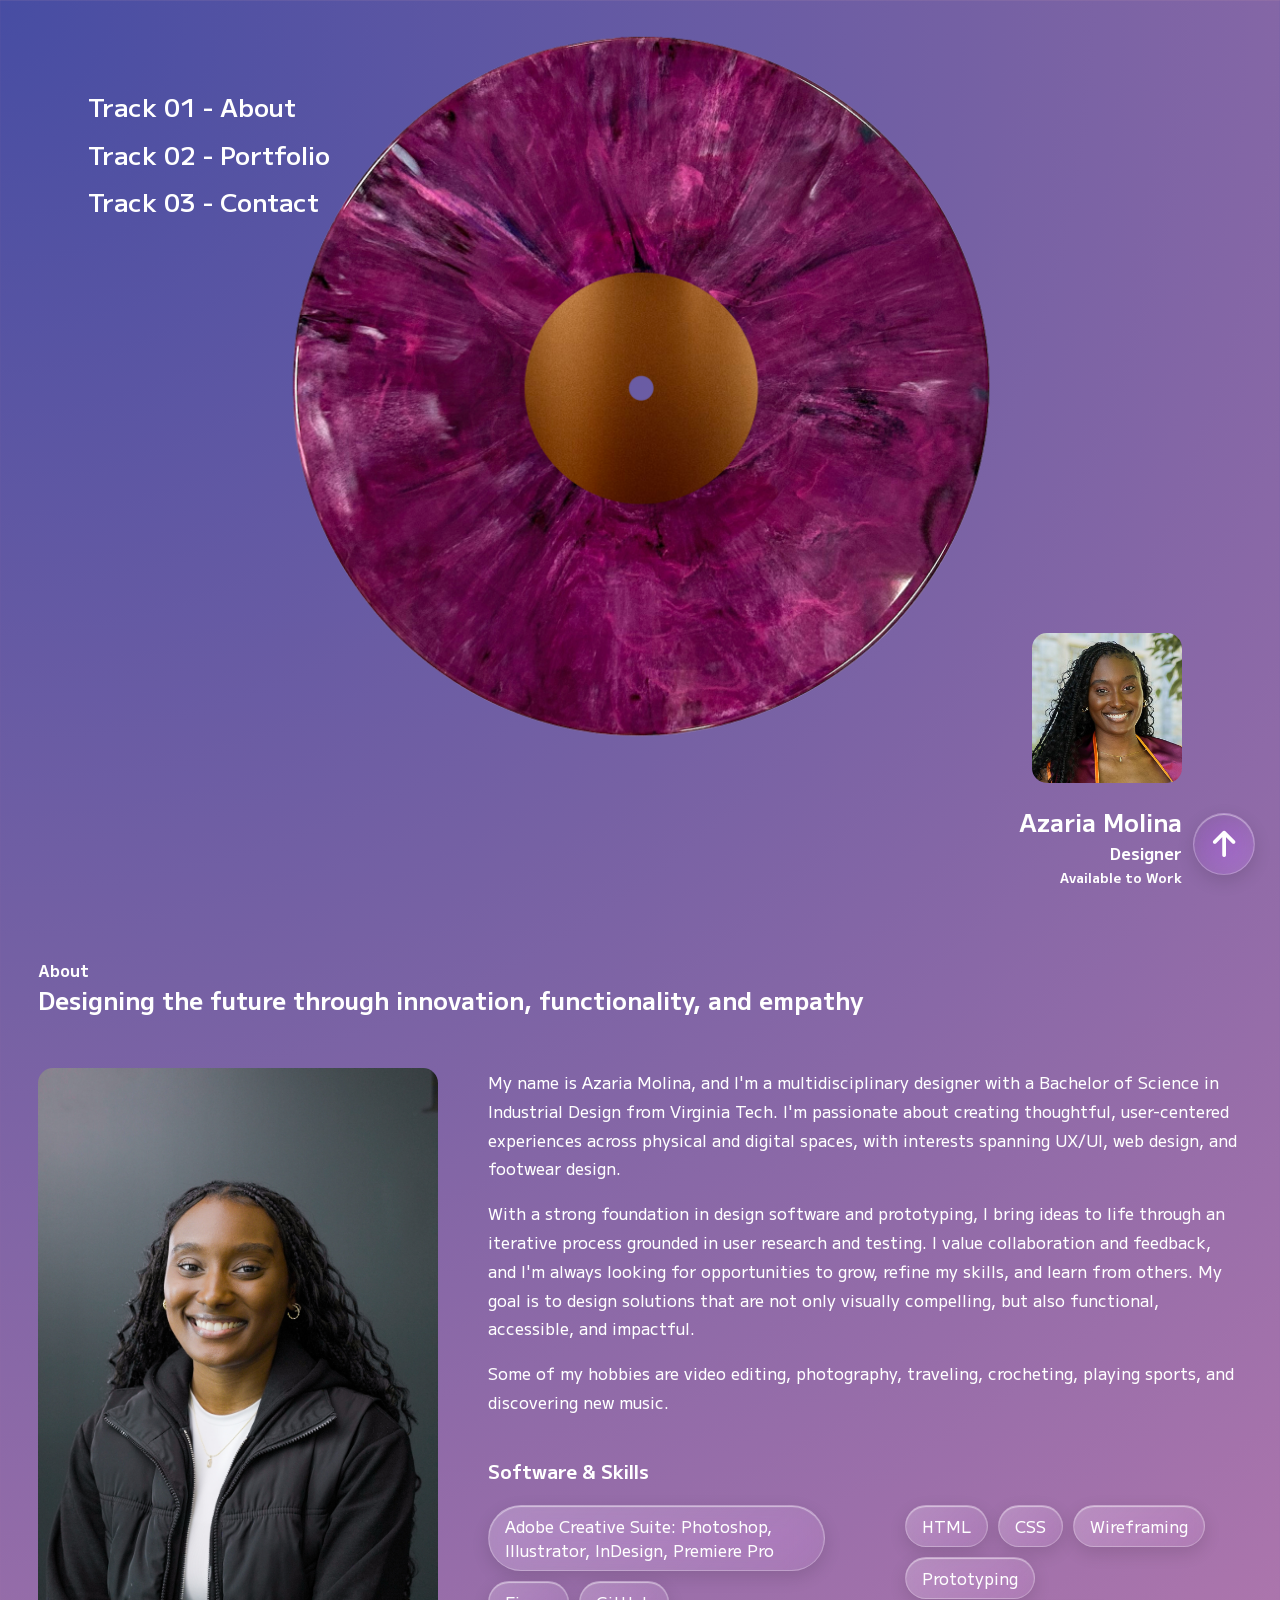
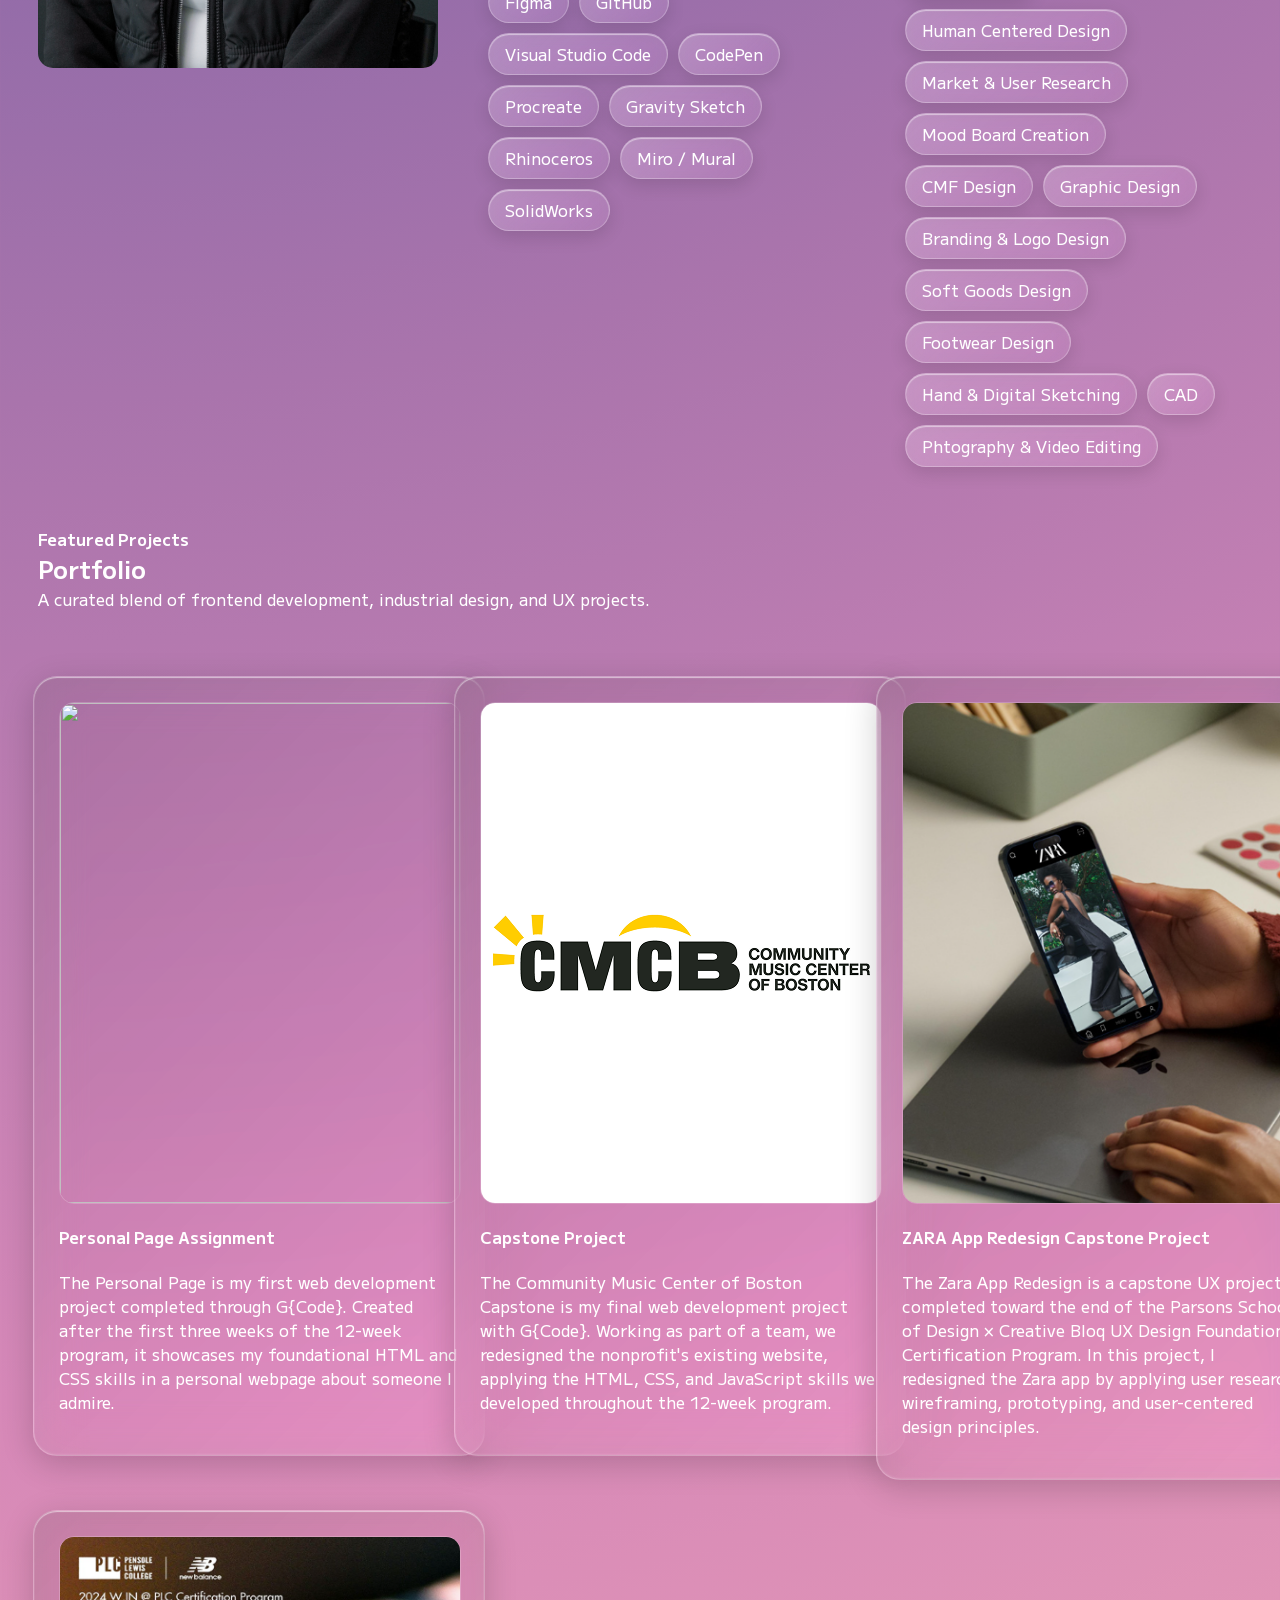
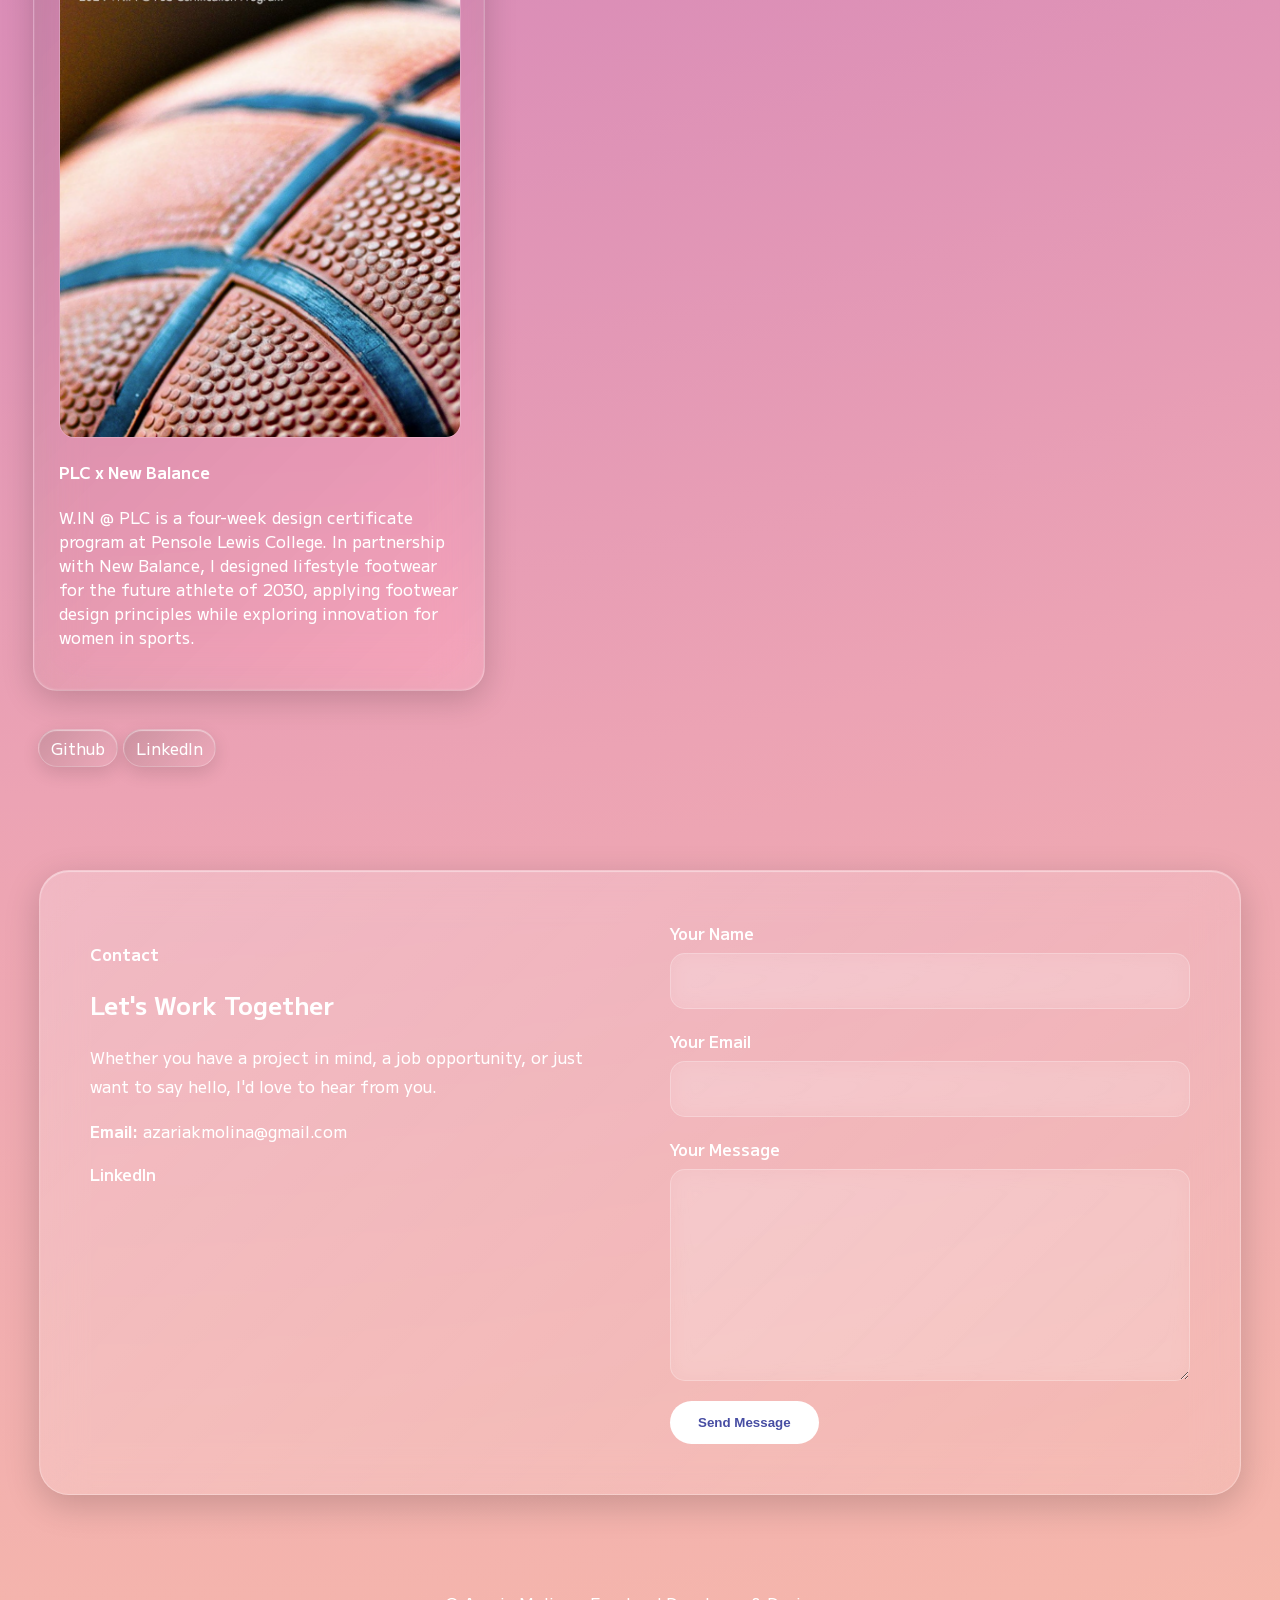
==== index.html @ 7f8e075f "renamed hompage" ====
<!DOCTYPE html>
<html lang="en">
<head>
    <meta charset="utf-8">
    <meta name="viewport" content="width=device-width, initial-scale=1">
    <title>Azaria Molina Portfolio</title>

    <link rel="preconnect" href="https://fonts.gstatic.com" crossorigin>
    <link href="https://fonts.googleapis.com/css2?family=M+PLUS+1:wght@318&display=swap" rel="stylesheet">
    <link rel="stylesheet" href="Azaria Molina Portfolio.css">
    <link rel="stylesheet" href="https://cdnjs.cloudflare.com/ajax/libs/font-awesome/6.5.1/css/all.min.css">
</head>

<body>
    <!--Main Menu-->
    <section>
        <header id="home">
            <div class="menu1">
                <a href="#about">Track 01 - About</a>
                <a href="#portfolio">Track 02 - Portfolio</a>
                <a href="#contact">Track 03 - Contact</a>
            </div>

            <div class="vinyl">
                <img src="Portfolio/portfoliovinyl.png" alt="vinyl"/>
            </div>
            <div class="intro">
                <img src="Portfolio/image1.jpg" alt="Image of Azaria Molina"/>
                <h2>Azaria Molina</h2>
                <h4>Designer</h4>
                <h5>Available to Work</h5>
            </div>
        </header>
    </section> 

    <main> 
        <div class="about-section">
            <div id="about" class="about">
                <h4>About</h4>
                <h2>Designing the future through innovation, functionality, and empathy</h2>
            
                <div class="about-content">
                    <div class="about-image">
                        <img src="Portfolio/AzariaMolina.jpg" alt="">
                    </div> 
                    <div class="about-right">
                        <div class="about-text">
                            <p>My name is Azaria Molina, and I'm a multidisciplinary designer with a Bachelor of Science in Industrial Design from Virginia Tech. I'm passionate about creating thoughtful, user-centered experiences across physical and digital spaces, with interests spanning UX/UI, web design, and footwear design.</p>

                            <p>With a strong foundation in design software and prototyping, I bring ideas to life through an iterative process grounded in user research and testing. I value collaboration and feedback, and I'm always looking for opportunities to grow, refine my skills, and learn from others. My goal is to design solutions that are not only visually compelling, but also functional, accessible, and impactful.</p>

                            <p>Some of my hobbies are video editing, photography, traveling, crocheting, playing sports, and discovering new music.</p>
                            
                            <div id="ss">
                                <div class="sstitle">
                                    <h3>Software & Skills</h3>
                                </div>
                                <div class="skill-columns">
                                
                                    <div class="software">
                                        <span>Adobe Creative Suite: Photoshop, Illustrator, InDesign, Premiere Pro</span>
                                        <span>Figma</span>
                                        <span>GitHub</span>
                                        <span>Visual Studio Code</span>
                                        <span>CodePen</span>
                                        <span>Procreate</span>
                                        <span>Gravity Sketch</span>
                                        <span>Rhinoceros</span>
                                        <span>Miro / Mural</span>
                                        <span>SolidWorks</span>
                                    </div><br>

                                    <div class="skills">
                                        <span>HTML</span>
                                        <span>CSS</span>
                                        <span>Wireframing</span>
                                        <span>Prototyping</span>
                                        <span>Human Centered Design</span>
                                        <span>Market & User Research</span>
                                        <span>Mood Board Creation</span>
                                        <span>CMF Design</span>
                                        <span>Graphic Design</span>
                                        <span>Branding & Logo Design</span>
                                        <span>Soft Goods Design</span>
                                        <span>Footwear Design</span>
                                        <span>Hand & Digital Sketching</span>
                                        <span>CAD</span>
                                        <span>Phtography & Video Editing</span>
                                    </div>
                                </div>
                            </div>
                        </div>
                    </div>
                </div>
            </div>
        </div>

        
    <section class="portfolio-section">
        
    <div class="portfolio-title" id="portfolio">
        <h4>Featured Projects</h4>
        <h2>Portfolio</h2>
        <p>A curated blend of frontend development, industrial design, and UX projects.</p>
        </div>
        
        <div class="portfolio-grid">
        <a href="https://codepen.io/Azaria-M/pen/vEXJMJY" target="_blank" class="portfolio-link">
            <div class="portfolio-card">
                <img src="https://thegentlewoman.co.uk/img/OFBmWGh1UFhWeVRuRStKdXZNR1B4Zz09/tgw33-solange-2000px-cover.jpg">
                <h4>Personal Page Assignment</h4>
                <p>The Personal Page is my first web development project completed through G{Code}. Created after the first three weeks of the 12-week program, it showcases my foundational HTML and CSS skills in a personal webpage about someone I admire.<p>
            </div>
        </a>

        <a href="https://ceenotes1.github.io/Capstone-Project/Carousel.html" target="_blank" class="portfolio-link">
            <div class="portfolio-card">
                <img src="Portfolio/cmcb.png">
                <h4>Capstone Project</h4>
                <p>The Community Music Center of Boston Capstone is my final web development project with G{Code}. Working as part of a team, we redesigned the nonprofit's existing website, applying the HTML, CSS, and JavaScript skills we developed throughout the 12-week program.<p>
            </div>
        </a>
    
        <div class="portfolio-card">
            <img src="Portfolio/ux.png">
            <h4>ZARA App Redesign Capstone Project</h4>
            <p>The Zara App Redesign is a capstone UX project completed toward the end of the Parsons School of Design × Creative Bloq UX Design Foundations Certification Program. In this project, I redesigned the Zara app by applying user research, wireframing, prototyping, and user-centered design principles.<p>
        </div>
        
        <div class="portfolio-card">
            <img src="Portfolio/nb.png">
            <h4>PLC x New Balance</h4>
            <p>W.IN @ PLC is a four-week design certificate program at Pensole Lewis College. In partnership with New Balance, I designed lifestyle footwear for the future athlete of 2030, applying footwear design principles while exploring innovation for women in sports.<p>
            </div> 
        </div>
        
        <div class="gitlink">
                <a target="_blank" class="portlinks" href="https://github.com/azariamolina">Github</a>
                <a target="_blank" class="portlinks" href="https://www.linkedin.com/in/azaria-molina/">LinkedIn</a>
        </div>
    
        </section>

        <section id="contact" class="contact-section">

            <div class="contact-card">

                <div class="contact-info">
                    <h4>Contact</h4>
                    <h2>Let's Work Together</h2>

                    <p>
                        Whether you have a project in mind, a job opportunity, or just want to say hello,
                        I'd love to hear from you.
                    </p>

                    <p><strong>Email:</strong> azariakmolina@gmail.com</p>

                    <a target="_blank" href="https://www.linkedin.com/in/azaria-molina/">
                        LinkedIn
                    </a>
                </div>

                <form class="contact-form">

                    <label for="name">Your Name</label>
                    <input type="text" id="name" name="your_name">

                    <label for="email">Your Email</label>
                    <input type="email" id="email" name="your_email">

                    <label for="message">Your Message</label>
                    <textarea id="message" name="your_message"></textarea>

                    <button type="submit">Send Message</button>

                </form>

            </div>

        </section>
    </main>

    <a href="#home" class="back-to-top">
        <i class="fa-solid fa-arrow-up"></i>
    </a>

    <footer>
        <div class="footer">
        <p>&copy Azaria Molina - Frontend Developer & Designer</p>
        </div>
    </footer>

</body>
</html>
---- Azaria Molina Portfolio.css ----
html {
    scroll-behavior: smooth;
}

/* Web Fonts */
body {
    font-family: "M Plus 1", sans-serif;
}

/* Text Styles */
body {
    font: 300 100%/1.5 'M Plus 1', sans-serif;
    background-image: radial-gradient(circle at top left, #474DA3, #7661A4, #A974AC, #D688B8, #ECA3B4, #F6B8AB);
    color: white;
}
p, span {
    font: 450 100%/1.5 'M Plus 1', sans-serif;
}
a:visited {
    color: black;
}

/* Main Menu */
.menu {
    color: white;
    text-decoration: none;
    font: 450 100%/1.5 'M Plus 1', sans-serif;
}

#home {
    position: relative;
    height: 500px; /* adjust as needed */
}

/* Top-left text */
.menu1 {
    position: absolute;
    top: 80px;
    left: 80px;

    display: flex;
    flex-direction: column;
    gap: 10px;
}

.menu1 a {
    text-decoration: none;
    color: white;
    font: 450 100%/1.5 'M Plus 1', sans-serif;
    font-weight: 600;
    font-size: 25px
}

/* Vinyl */
@keyframes spin {
    from {
        transform: rotate(0deg);
    }
    to {
        transform: rotate(360deg);
    }
}


.vinyl {
    position: absolute;
    top: 10px;
    left: 50%;
    transform: translateX(-50%);
}

.vinyl img {
    width: 740px; /* adjust size */
    height: auto;
    display: block;
    animation: spin 12s linear infinite;
}

/* Name & Title */
.intro {
    position: absolute;
    top: 625px;
    right: 90px;

    text-align: right;
}

.intro h2,
.intro h4,
.intro h5 {
    margin: 0;
    line-height: 1.6;
}

.intro img {
    width: 150px;
    height: 150px;
    border-radius: 10%;
    object-fit: cover;
    margin-bottom: 15px;
}


/* About Section */

.about-section {
    padding: 30px;
    margin-top: 420px;
}

.about h4,
.about h2 {
    margin: 0;
}

.about-content {
    display: flex;
    gap: 50px;
    align-items: flex-start;
    margin-top: 50px;
}

.about-image {
    flex-shrink: 0;
}

.about-image img {
    width: 400px;
    border-radius: 15px;
    display: block;
}


/* Right side of image */
.about-right {
    flex: 1;
    min-width: 0;
}


.about-text p {
    max-width: 100%;
    line-height: 1.8;
    margin-top: 0;
}


/* Software & Skills */

#ss {
    width: 100%;
    margin-top: 40px;
}


.sstitle {
    text-align: left;
    margin-bottom: 20px;
}

.sstitle h3 {
    margin: 0;
}


/* Makes Software and Skills side-by-side */

.skill-columns {
    display: flex;
    gap: 40px;
    width: 100%;
}


.software,
.skills {
    flex: 1;
    display: flex;
    flex-wrap: wrap;
    align-content: flex-start;
    gap: 10px;
}



/* Frosted bubbles */

.software span,
.skills span {

    color: white;

    padding: 8px 16px;

    border-radius: 999px;


    background: linear-gradient(
        135deg,
        rgba(255,255,255,0.22),
        rgba(255,255,255,0.08)
    );


    backdrop-filter: blur(18px) saturate(120%);
    -webkit-backdrop-filter: blur(18px) saturate(120%);


    border: 1px solid rgba(255,255,255,0.25);


    box-shadow:
        0 6px 18px rgba(0,0,0,0.12),
        inset 0 1px 1px rgba(255,255,255,0.5);


    transition: 0.3s ease;
}



.software span:hover,
.skills span:hover {

    transform: translateY(-2px);

    background: linear-gradient(
        135deg,
        rgba(255,255,255,0.3),
        rgba(255,255,255,0.12)
    );

}

/* Portfolio */
.portfolio-title {
    padding: 30px;
}

.portfolio-title h4, .portfolio-title h2, .portfolio-title p {
    margin: 0;
}

.portfolio-grid {
    display: grid;
    grid-template-columns: repeat(auto-fit, minmax(400px, 1fr));
    margin-top: 20px;
}
.portfolio-card {
    position: relative;
    overflow: hidden;

    width: 400px;
    padding: 25px;
    margin: 15px 25px;

    color: white;

    /* Frosted glass */
    background: linear-gradient(
        135deg,
        rgba(95, 91, 91, 0.22),
        rgba(255,255,255,0.08)
    );

    backdrop-filter: blur(24px) saturate(120%);
    -webkit-backdrop-filter: blur(24px) saturate(120%);

    /* Glass edge */
    border: 1px solid rgba(255, 255, 255, 0.25);
    border-radius: 24px;

    /* Soft layered shadows */
    box-shadow:
        0 8px 32px rgba(0, 0, 0, 0.18),
        inset 0 1px 1px rgba(255, 255, 255, 0.55),
        inset 0 -1px 2px rgba(255, 255, 255, 0.12);

    transition: transform 0.3s ease,
                box-shadow 0.3s ease;
}

.portfolio-card:hover {
    transform: translateY(-8px);

    box-shadow:
        0 18px 45px rgba(0,0,0,0.25),
        inset 0 1px 1px rgba(255,255,255,0.6),
        inset 0 -1px 2px rgba(255,255,255,0.18);
}

.portfolio-card img {
    display: block; 
    margin: auto;
    width: 400px;
    height: 500px;
    border-radius: 15px;
    border: 1px solid rgba(255,255,255,0.2);
}

.portfolio-link {
    text-decoration: none;
    color: inherit;
    display: block;
}

.gitlink {
    padding: 30px;
}
.portlinks {
    
    color: white;
    padding: 6px 12px;
    border-radius: 50px;
    text-decoration: none;
    font: 450 100%/1.5 'M Plus 1', sans-serif;

    background: linear-gradient(
        135deg,
        rgba(95, 91, 91, 0.22),
        rgba(255,255,255,0.08)
    );


    backdrop-filter: blur(18px) saturate(180%);
    -webkit-backdrop-filter: blur(18px) saturate(180%);


    border: 1px solid rgba(255,255,255,0.25);


    box-shadow:
        0 6px 18px rgba(0,0,0,0.12),
        inset 0 1px 1px rgba(255,255,255,0.5);


    transition: 0.3s ease;
    
}

.portlinks:hover {
    transform: translateY(-8px);

    box-shadow:
        0 18px 45px rgba(0,0,0,0.25),
        inset 0 1px 1px rgba(255,255,255,0.6),
        inset 0 -1px 2px rgba(255,255,255,0.18);
}
/* Form */
/* Contact Section */

.contact-section {
    padding: 80px 30px;
}


.contact-card {

    max-width: 1100px;
    margin: auto;

    display: grid;
    grid-template-columns: 1fr 1fr;
    gap: 60px;

    padding: 50px;

    border-radius: 30px;

    background: linear-gradient(
        135deg,
        rgba(255,255,255,.22),
        rgba(255,255,255,.08)
    );

    backdrop-filter: blur(22px);
    -webkit-backdrop-filter: blur(22px);

    border: 1px solid rgba(255,255,255,.25);

    box-shadow:
        0 10px 35px rgba(0,0,0,.18),
        inset 0 1px 1px rgba(255,255,255,.45);

}


.contact-info h2 {
    margin-top: 10px;
    margin-bottom: 20px;
}

.contact-info p {
    line-height: 1.8;
}

.contact-info a {
    color: white;
    text-decoration: none;
    font-weight: 600;
}


/* Form */

.contact-form {
    display: flex;
    flex-direction: column;
}


.contact-form label {
    margin-bottom: 8px;
    font-weight: 600;
}


.contact-form input,
.contact-form textarea {

    margin-bottom: 20px;

    padding: 15px;

    border-radius: 15px;

    border: 1px solid rgba(255,255,255,.25);

    background: rgba(255,255,255,.10);

    backdrop-filter: blur(10px);

    color: white;

    font-family: inherit;

    font-size: 16px;

}


.contact-form textarea {
    min-height: 180px;
    resize: vertical;
}


.contact-form input::placeholder,
.contact-form textarea::placeholder {
    color: rgba(255,255,255,.7);
}


.contact-form button {

    align-self: flex-start;
    padding: 14px 28px;
    border: none;
    border-radius: 999px;
    cursor: pointer;
    background: white;
    color: #474DA3;
    font: 'M Plus 1', sans-serif;
    font-weight: 700;
    transition: .3s;

}


.contact-form button:hover {
    transform: translateY(-3px);
}

/* Back to Top Button */
.back-to-top {
    position: fixed;
    bottom: 25px;
    right: 25px;
    width: 60px;
    height: 60px;

    display: flex;
    justify-content: center;
    align-items: center;

    border-radius: 100%;
    color: white;
    text-decoration: none;
    font-weight: 900;
    font-size: 30px;

    background: linear-gradient(
        135deg,
        rgba(95, 91, 91, 0.22),
        rgba(255,255,255,0.08)
    );


    backdrop-filter: blur(18px) saturate(180%);
    -webkit-backdrop-filter: blur(18px) saturate(180%);


    border: 1px solid rgba(255,255,255,0.25);


    box-shadow:
        0 6px 18px rgba(0,0,0,0.12),
        inset 0 1px 1px rgba(255,255,255,0.5);
}

/* Footer */
.footer {
    text-align: center;
}

/* Media Queries */
@media screen and (max-width: 768px) {

    /* Navigation */
    .menu1 {
        position: static;
        flex-direction: row;
        justify-content: center;
        gap: 20px;
        margin-top: 20px;
        text-align: center;
    }

    .menu1 a {
        font-size: 18px;
    }

    /* Home */
    #home {
        height: auto;
        display: flex;
        flex-direction: column;
        align-items: center;
        padding: 30px 20px;
    }

    .vinyl {
        position: static;
        transform: none;
        margin: 20px 0;
    }

    .vinyl img {
        width: 90%;
        max-width: 400px;
    }

    .intro {
        position: static;
        text-align: center;
        margin-top: 20px;
    }

    .intro img {
        width: 120px;
        height: 120px;
    }

    /* About */
    .about-section {
        margin-top: 50px;
        padding: 20px;
    }

    .about-content {
        flex-direction: column;
        align-items: center;
        text-align: center;
    }

    .about-image img {
        width: 100%;
        max-width: 350px;
    }

    /* Skills */
    .skill-columns {
        flex-direction: column;
        gap: 25px;
    }

    /* Portfolio */
    .portfolio-grid {
        grid-template-columns: 1fr;
        justify-items: center;
    }

    .portfolio-card {
        width: 90%;
        margin: 15px auto;
    }

    .portfolio-card img {
        width: 100%;
        height: auto;
    }

    /* Contact */
    .contact-card {
        grid-template-columns: 1fr;
        gap: 30px;
        padding: 30px;
    }

    /* Button */
    .back-to-top {
        width: 50px;
        height: 50px;
        font-size: 24px;
    }
}
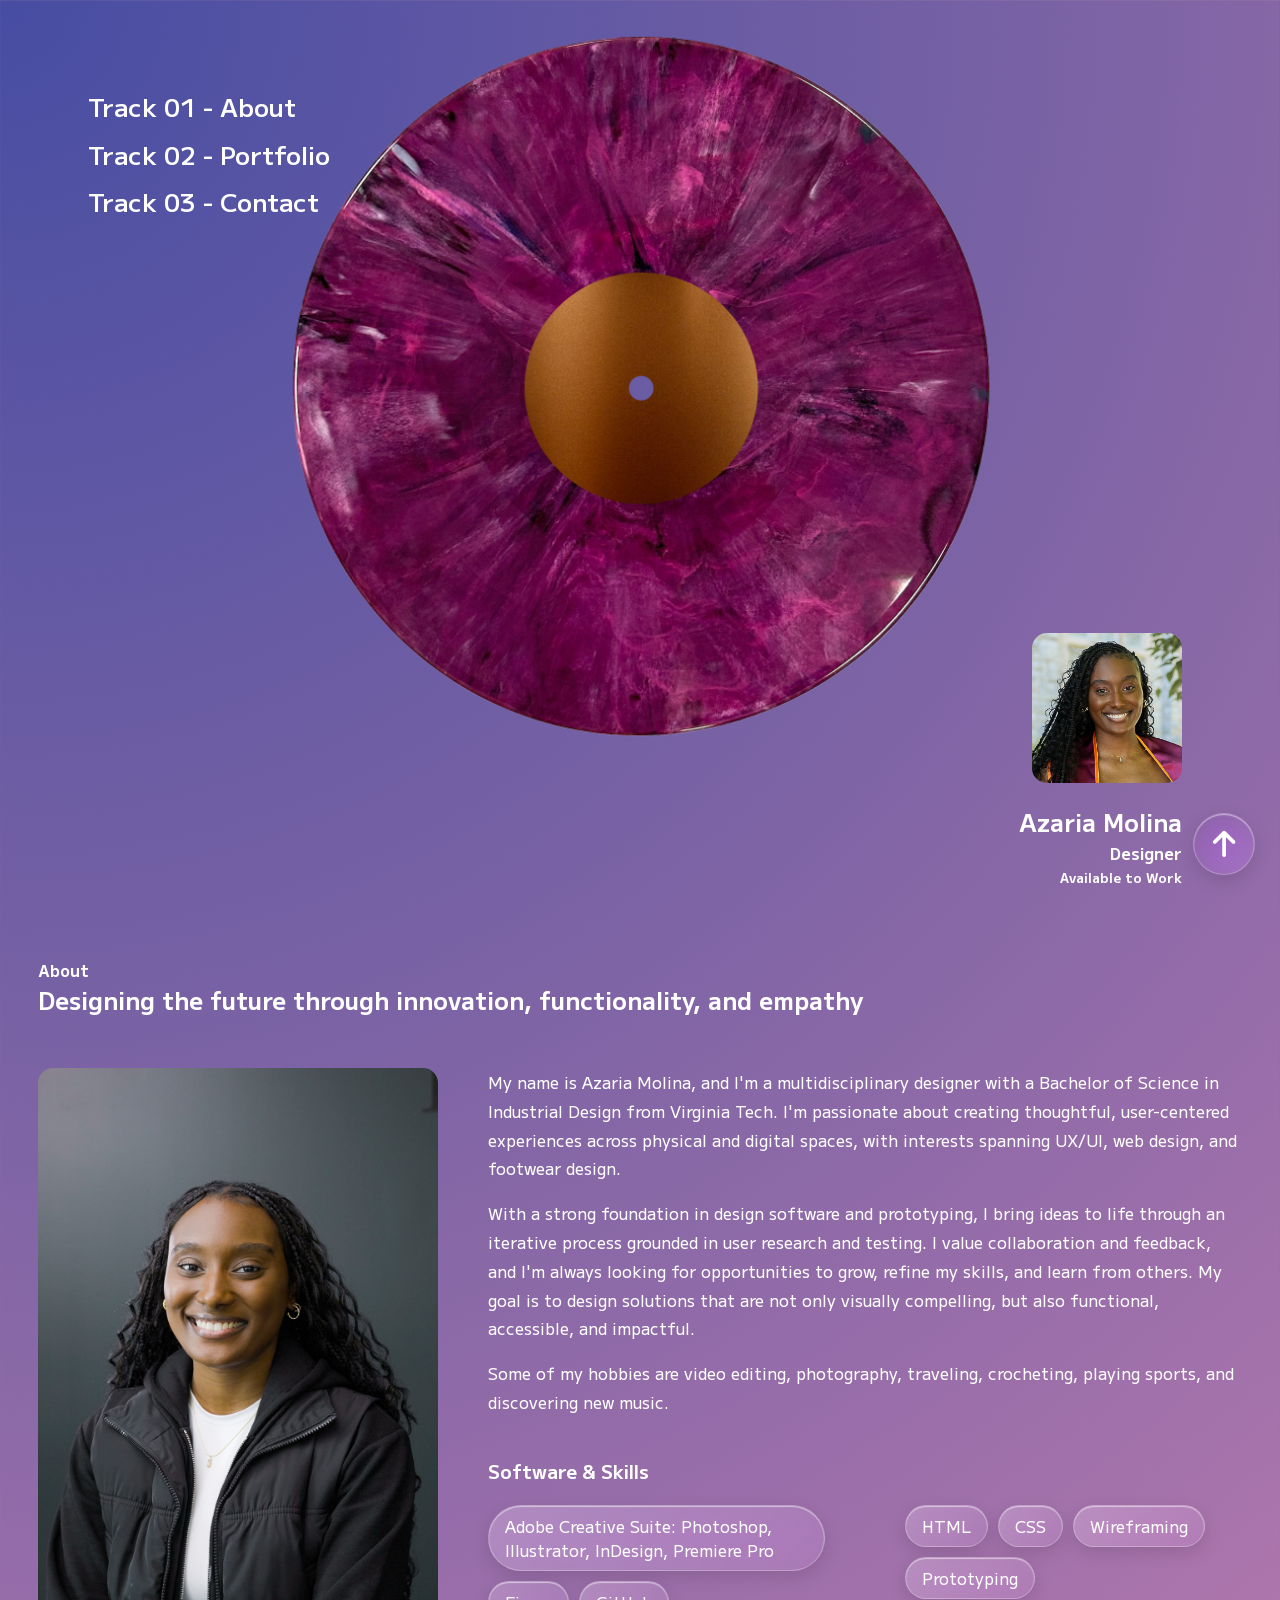
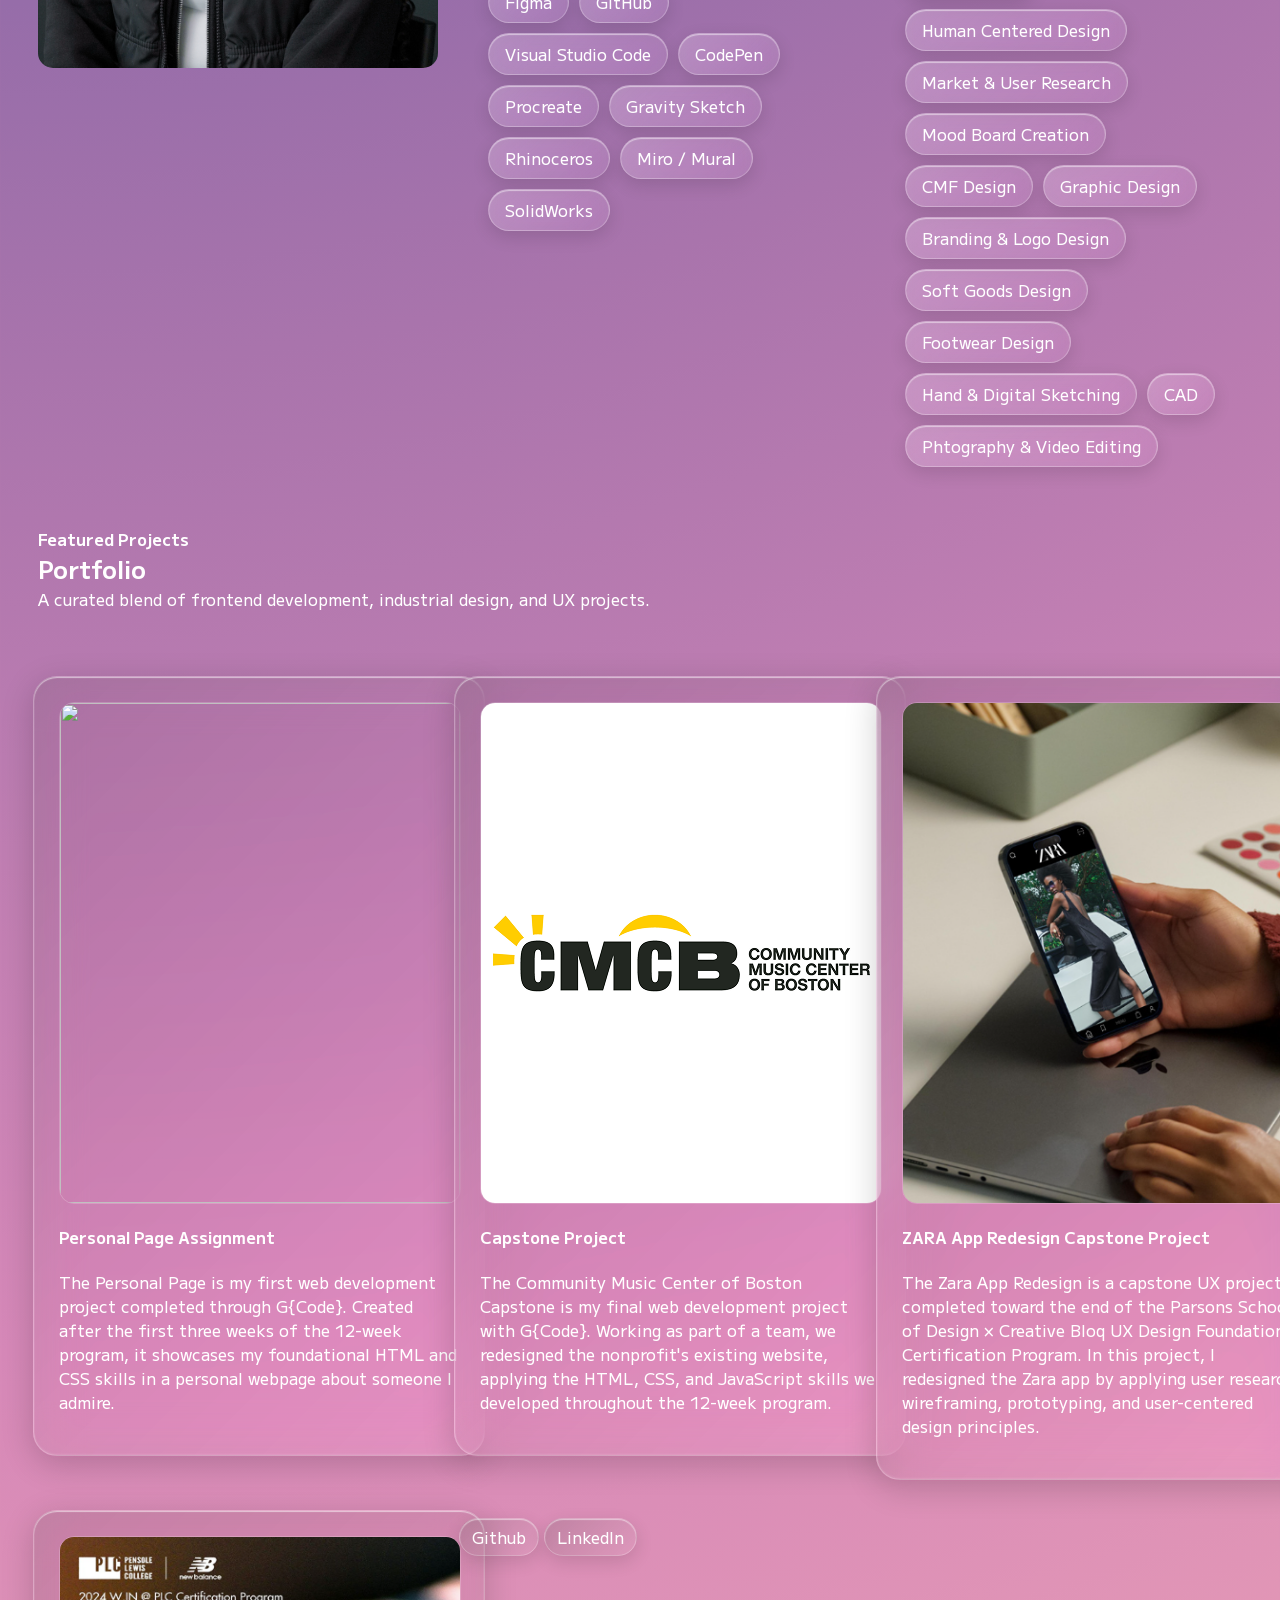
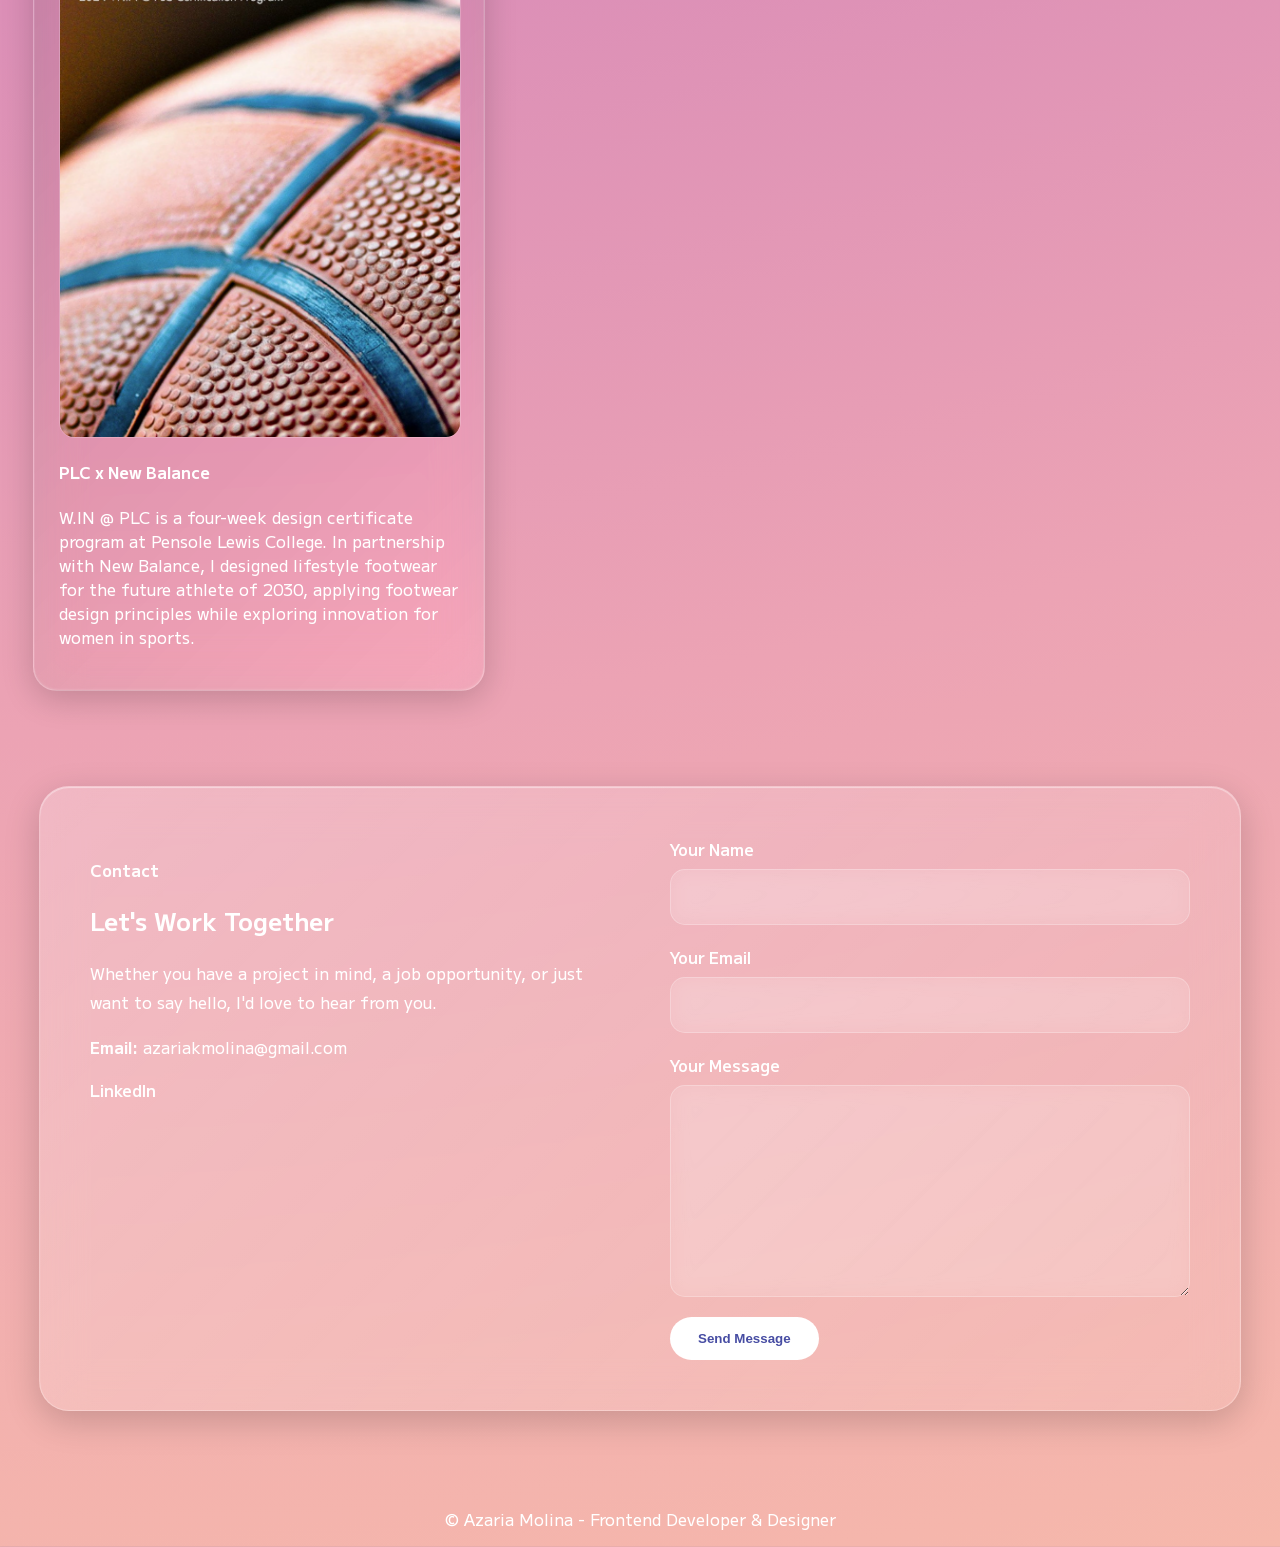
==== commit da7af493: "link update" ====
--- a/index.html
+++ b/index.html
@@ -121,18 +121,21 @@
             </div>
         </a>
     
-        <div class="portfolio-card">
-            <img src="Portfolio/ux.png">
-            <h4>ZARA App Redesign Capstone Project</h4>
-            <p>The Zara App Redesign is a capstone UX project completed toward the end of the Parsons School of Design × Creative Bloq UX Design Foundations Certification Program. In this project, I redesigned the Zara app by applying user research, wireframing, prototyping, and user-centered design principles.<p>
-        </div>
+        <a href="https://azariamolina.myportfolio.com/zara-app-redesign" target="_blank" class="portfolio-link">
+            <div class="portfolio-card">
+                <img src="Portfolio/ux.png">
+                <h4>ZARA App Redesign Capstone Project</h4>
+                <p>The Zara App Redesign is a capstone UX project completed toward the end of the Parsons School of Design × Creative Bloq UX Design Foundations Certification Program. In this project, I redesigned the Zara app by applying user research, wireframing, prototyping, and user-centered design principles.<p>
+            </div>
+        </a>
         
-        <div class="portfolio-card">
-            <img src="Portfolio/nb.png">
-            <h4>PLC x New Balance</h4>
-            <p>W.IN @ PLC is a four-week design certificate program at Pensole Lewis College. In partnership with New Balance, I designed lifestyle footwear for the future athlete of 2030, applying footwear design principles while exploring innovation for women in sports.<p>
+        <a href="https://azariamolina.myportfolio.com/pensole-lewis-college-x-new-balance" target="_blank" class="portfolio-link">
+            <div class="portfolio-card">
+                <img src="Portfolio/nb.png">
+                <h4>PLC x New Balance</h4>
+                <p>W.IN @ PLC is a four-week design certificate program at Pensole Lewis College. In partnership with New Balance, I designed lifestyle footwear for the future athlete of 2030, applying footwear design principles while exploring innovation for women in sports.<p>
             </div> 
-        </div>
+        </a>
         
         <div class="gitlink">
                 <a target="_blank" class="portlinks" href="https://github.com/azariamolina">Github</a>
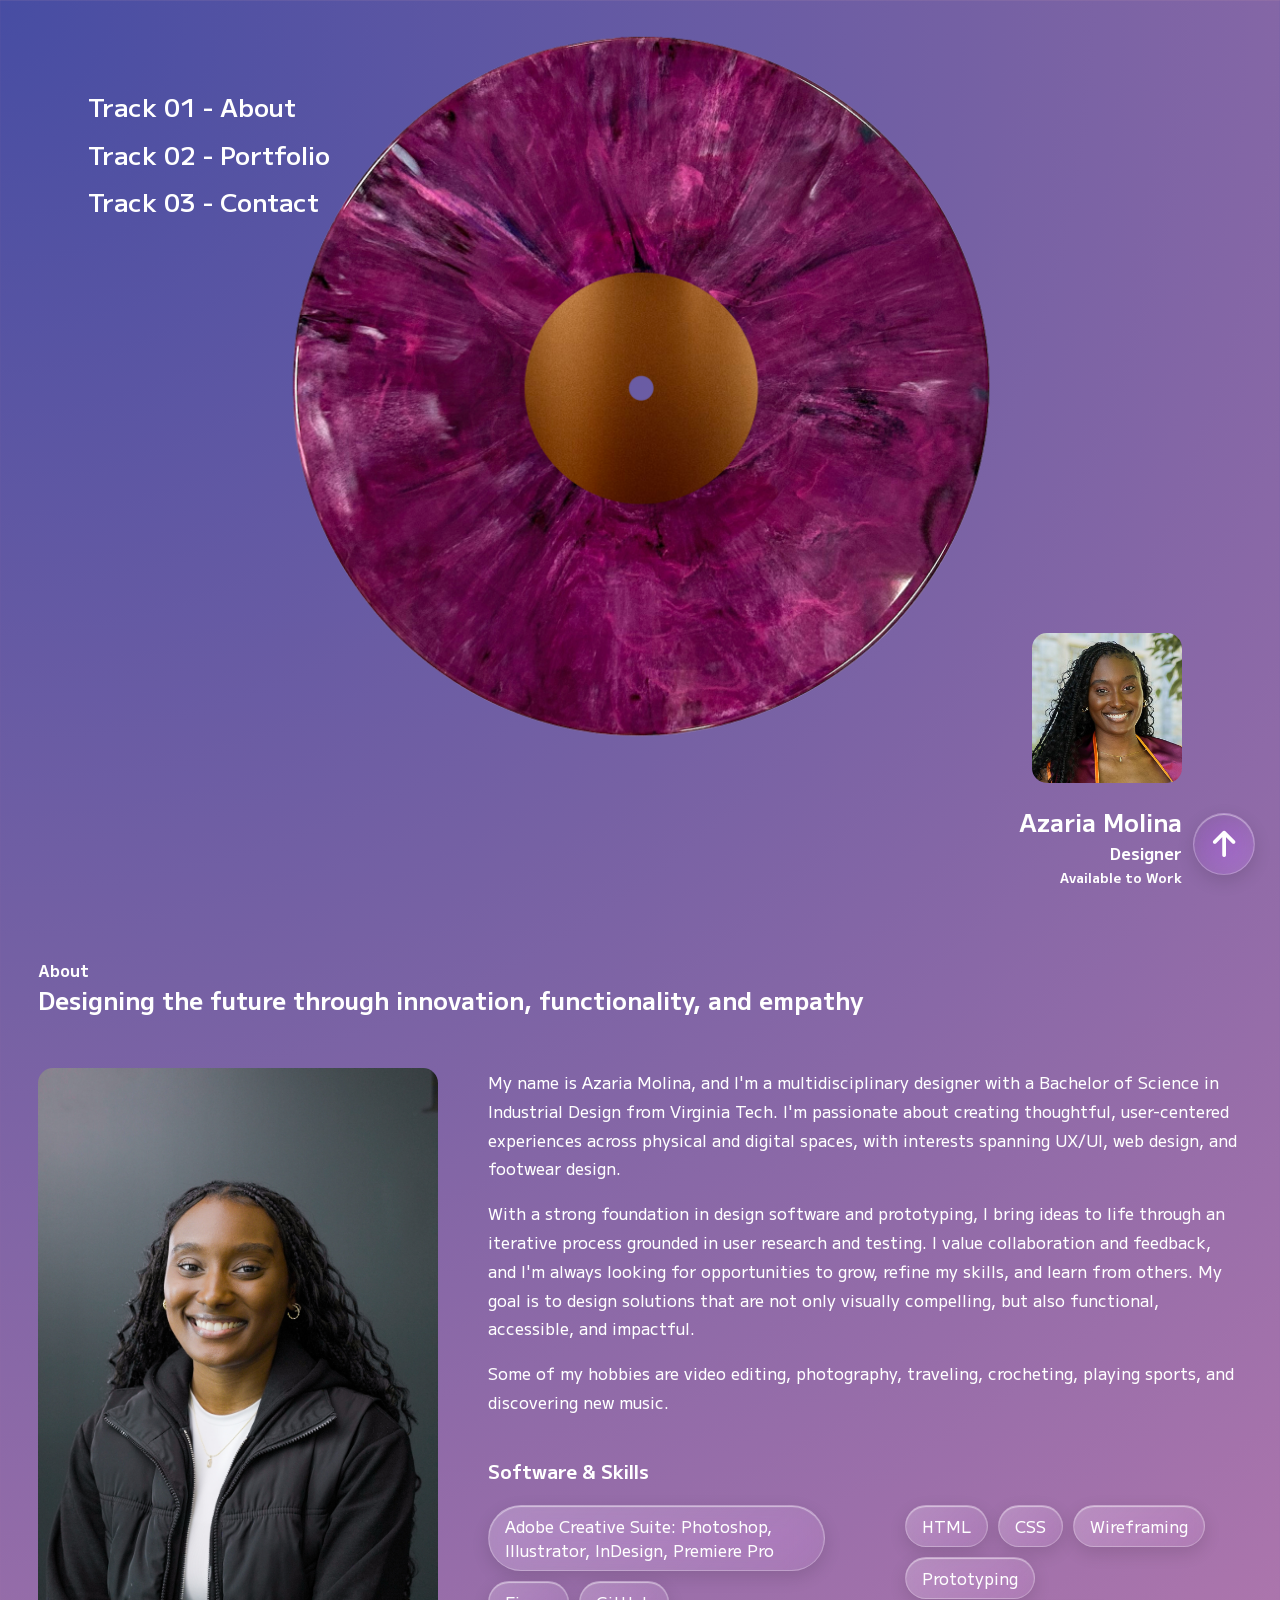
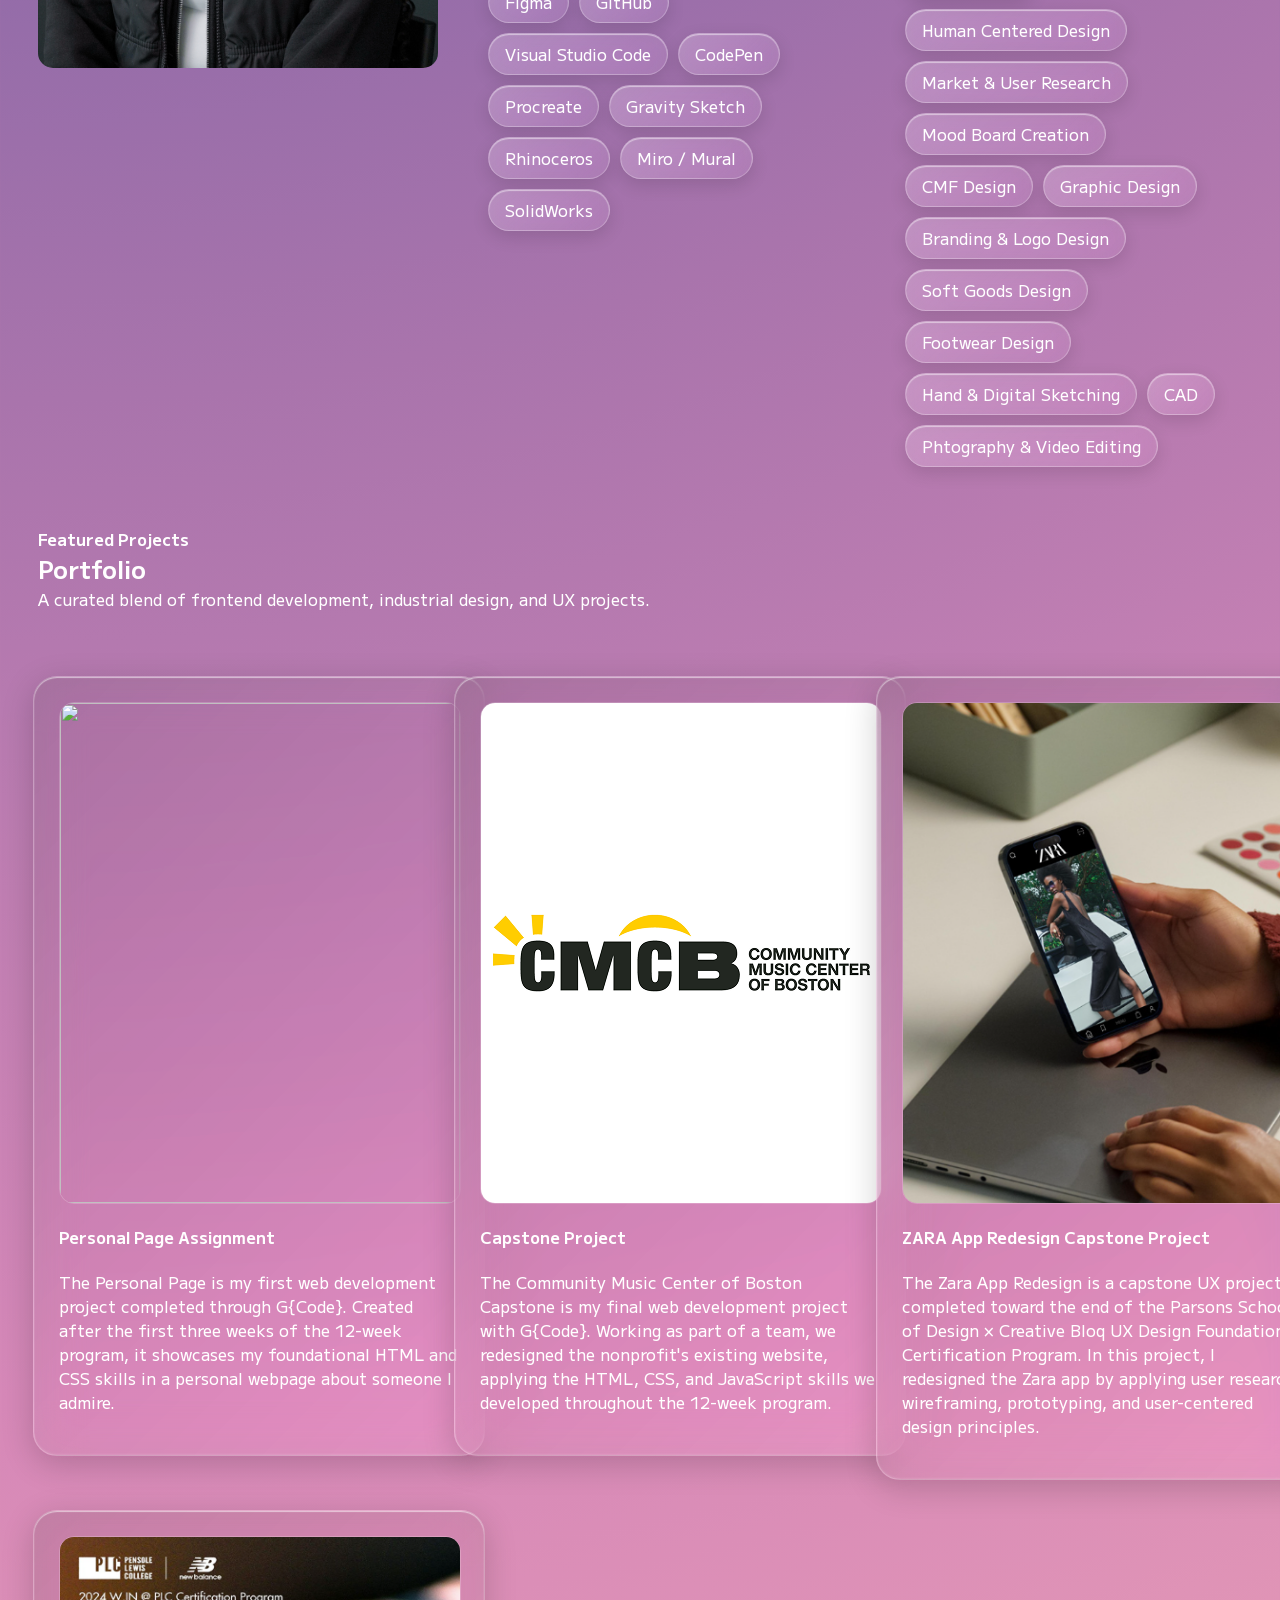
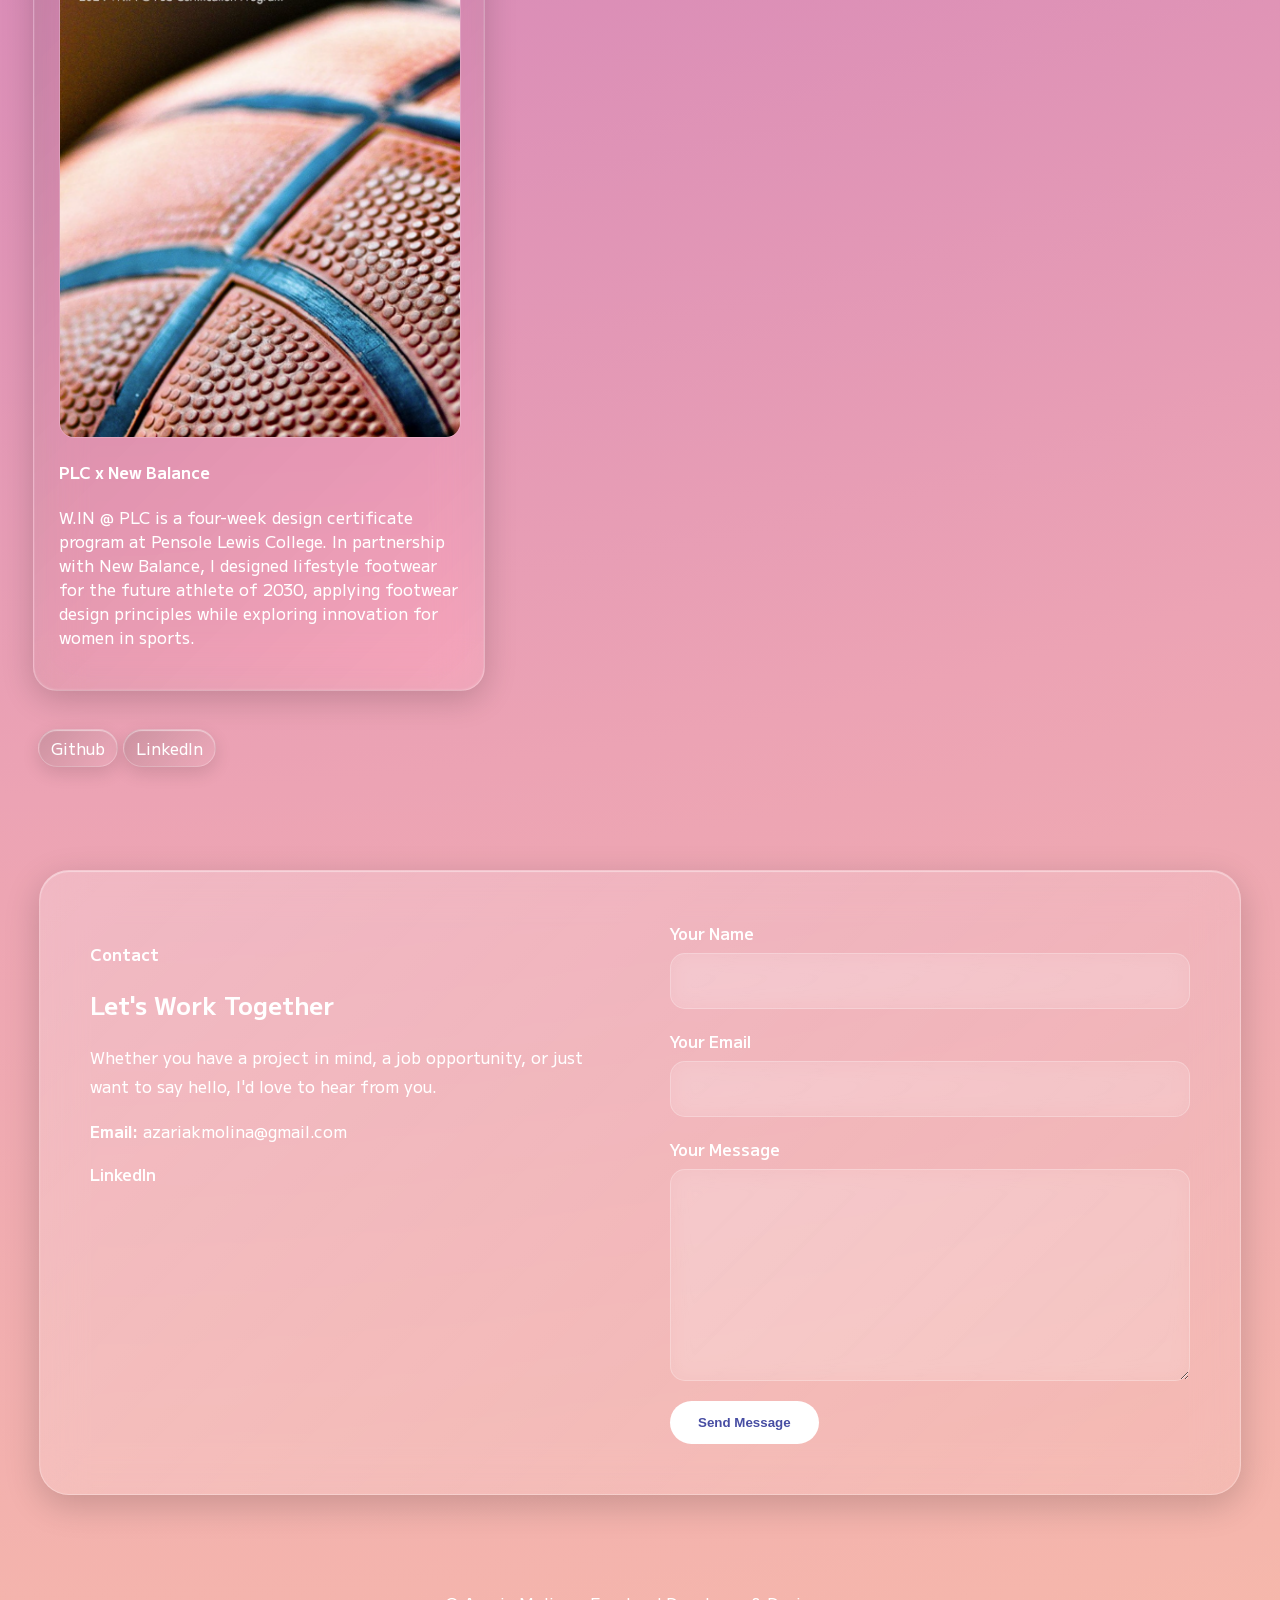
==== commit c06467cb: "link update" ====
--- a/index.html
+++ b/index.html
@@ -136,13 +136,12 @@
                 <p>W.IN @ PLC is a four-week design certificate program at Pensole Lewis College. In partnership with New Balance, I designed lifestyle footwear for the future athlete of 2030, applying footwear design principles while exploring innovation for women in sports.<p>
             </div> 
         </a>
-        
+        </section>
+
         <div class="gitlink">
                 <a target="_blank" class="portlinks" href="https://github.com/azariamolina">Github</a>
                 <a target="_blank" class="portlinks" href="https://www.linkedin.com/in/azaria-molina/">LinkedIn</a>
         </div>
-    
-        </section>
 
         <section id="contact" class="contact-section">
 
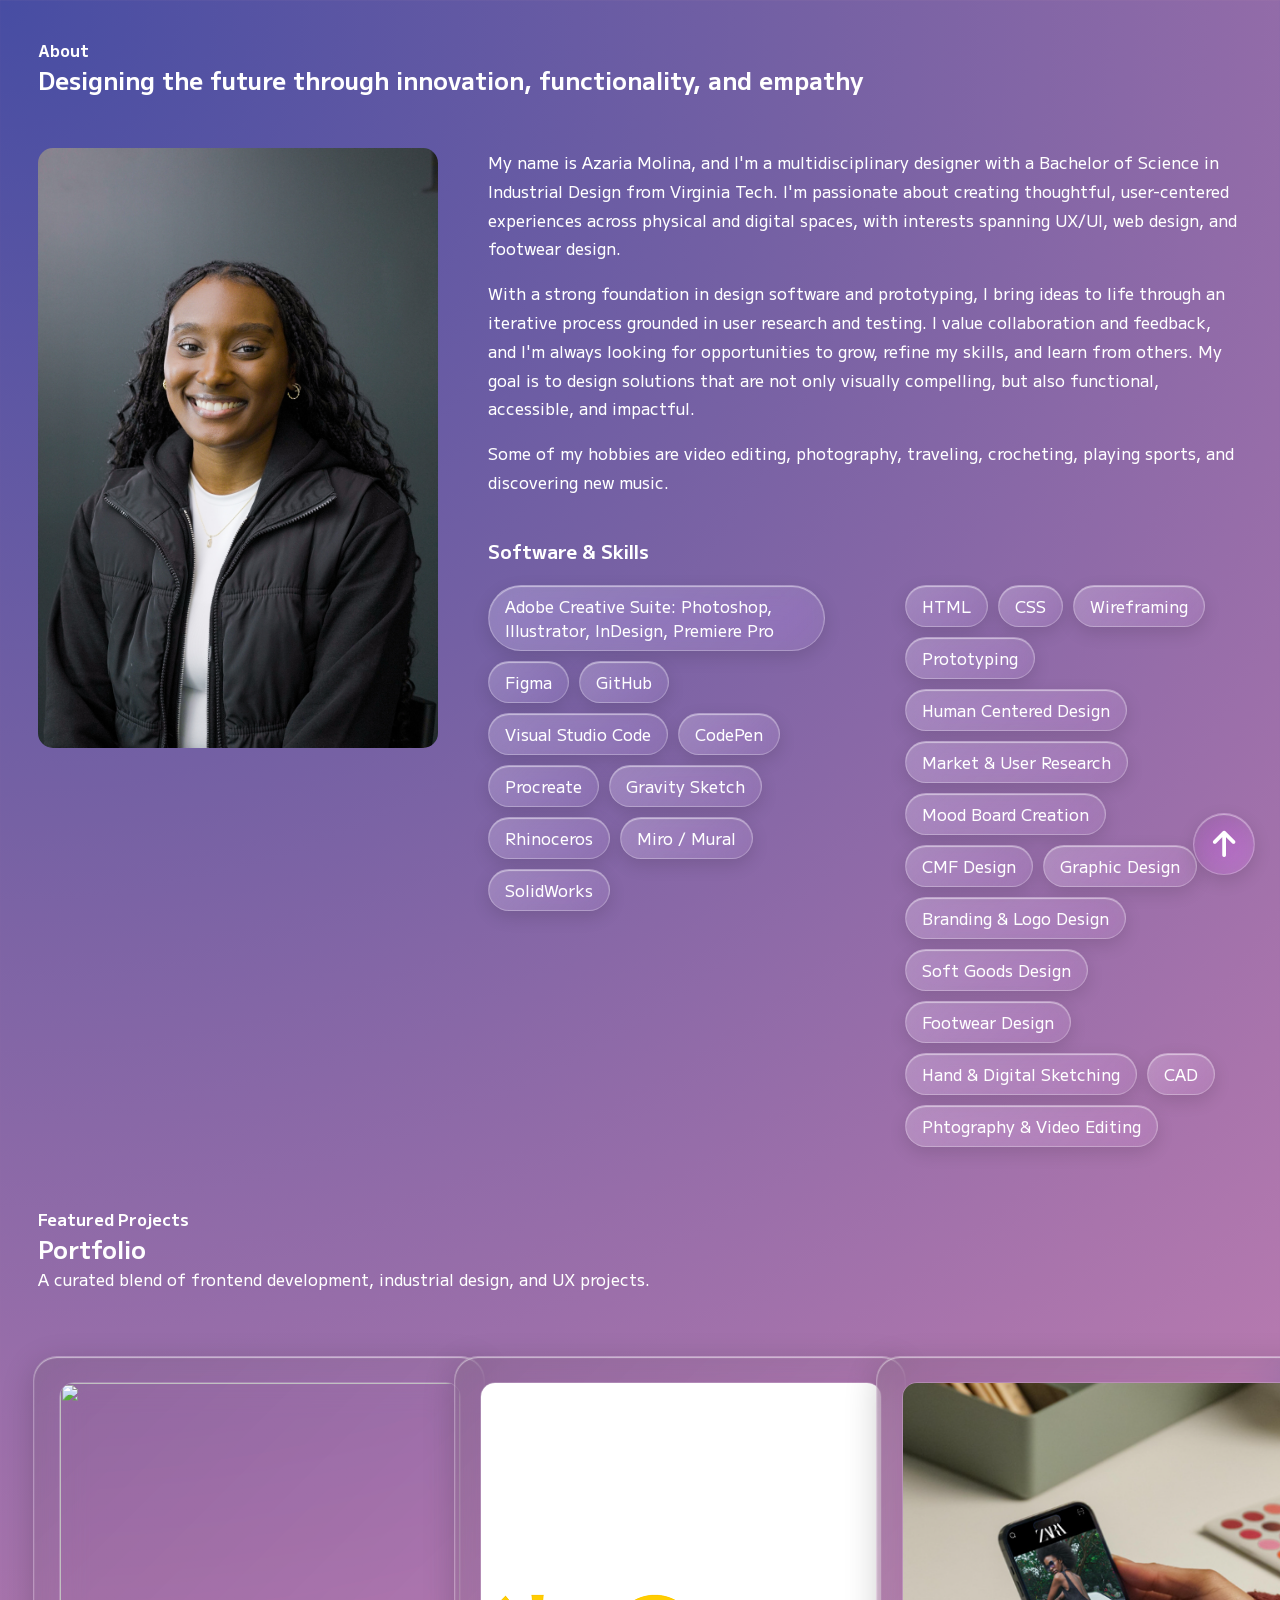
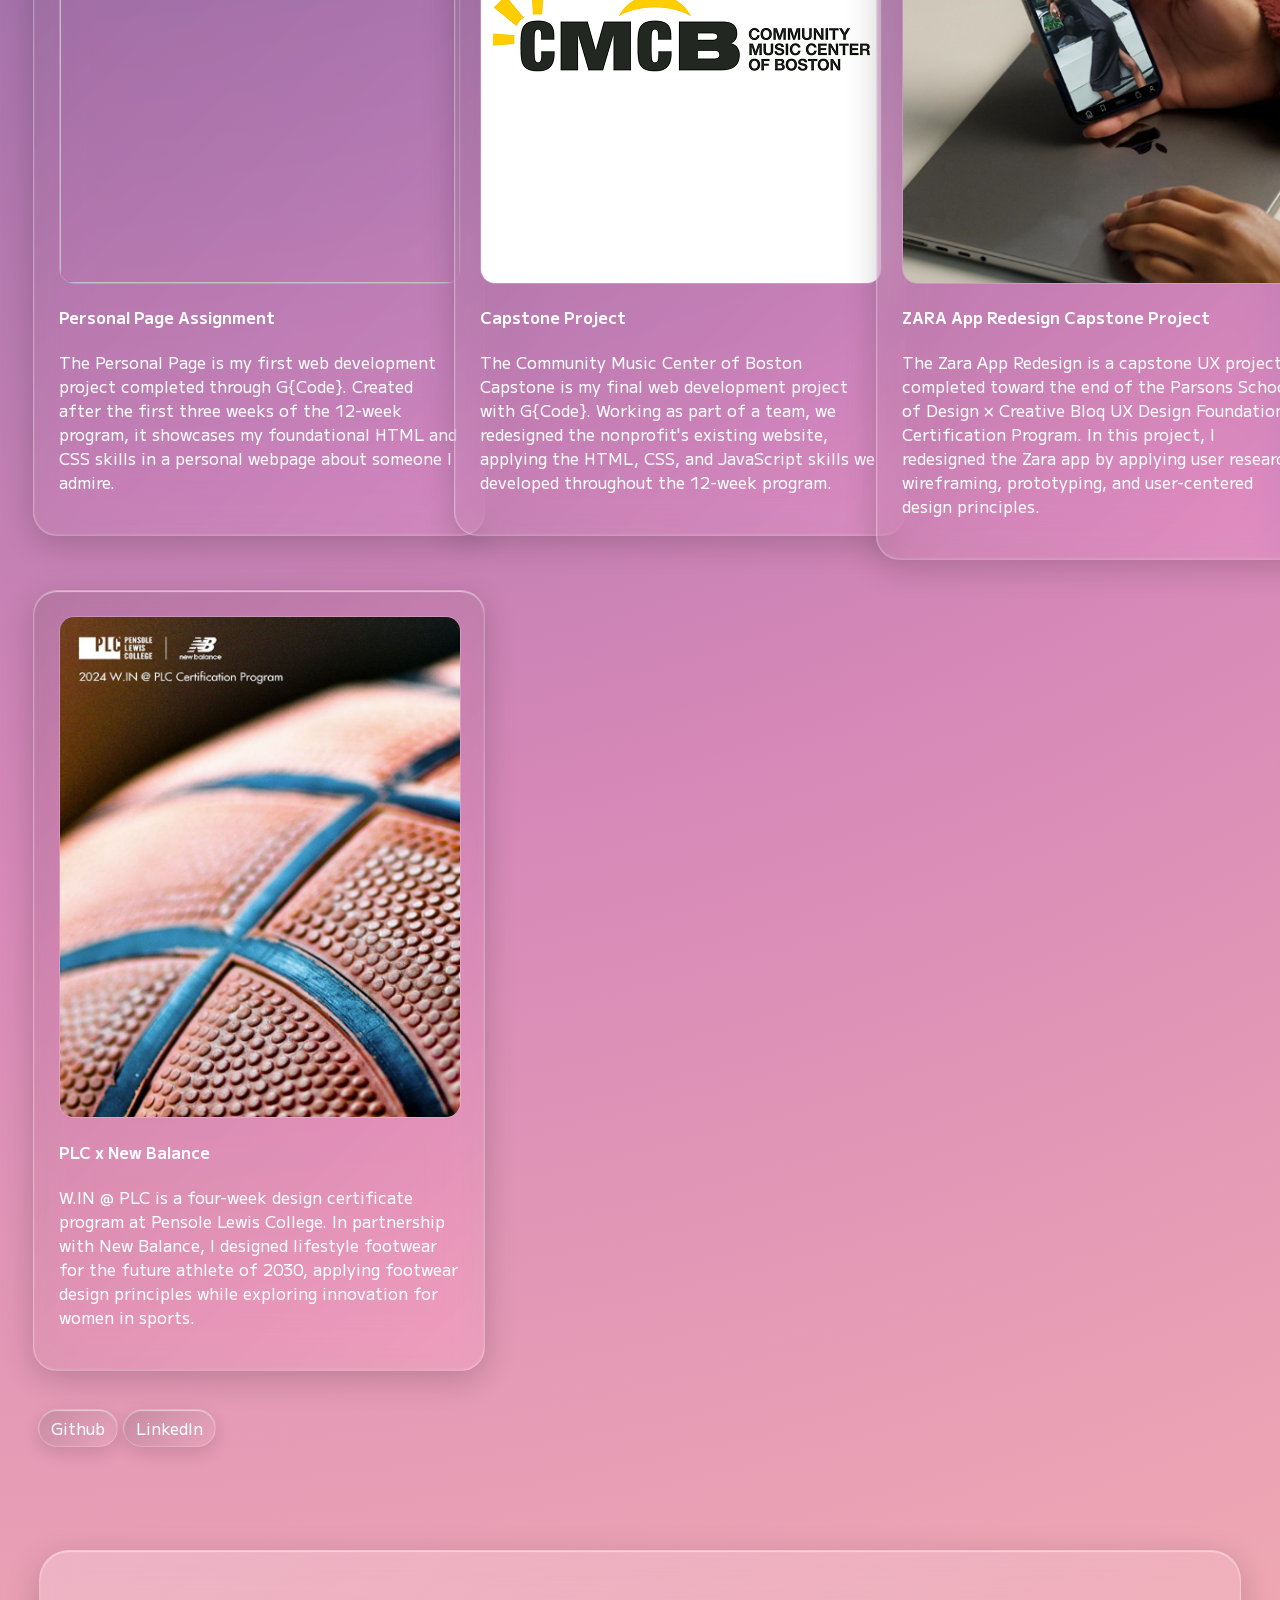
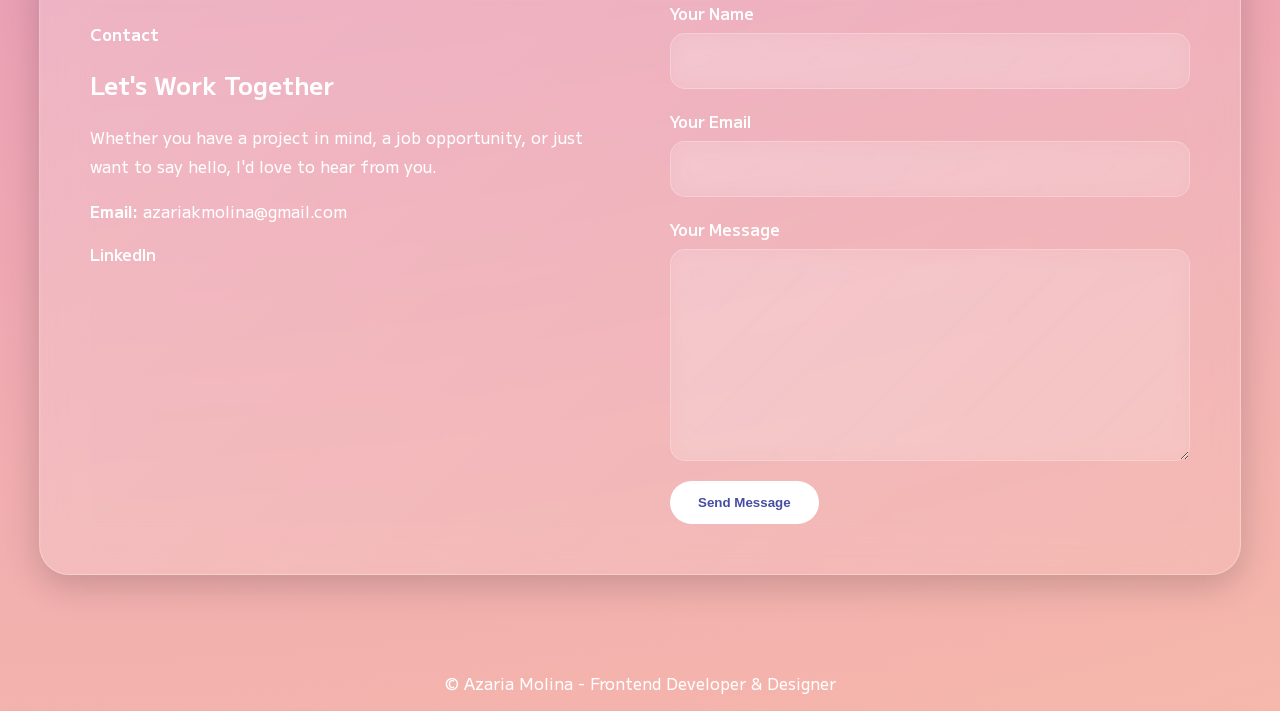
==== commit cda5dbd6: "intro edit" ====
--- a/index.html
+++ b/index.html
@@ -12,26 +12,6 @@
 </head>
 
 <body>
-    <!--Main Menu-->
-    <section>
-        <header id="home">
-            <div class="menu1">
-                <a href="#about">Track 01 - About</a>
-                <a href="#portfolio">Track 02 - Portfolio</a>
-                <a href="#contact">Track 03 - Contact</a>
-            </div>
-
-            <div class="vinyl">
-                <img src="Portfolio/portfoliovinyl.png" alt="vinyl"/>
-            </div>
-            <div class="intro">
-                <img src="Portfolio/image1.jpg" alt="Image of Azaria Molina"/>
-                <h2>Azaria Molina</h2>
-                <h4>Designer</h4>
-                <h5>Available to Work</h5>
-            </div>
-        </header>
-    </section> 
 
     <main> 
         <div class="about-section">
--- a/Azaria Molina Portfolio.css
+++ b/Azaria Molina Portfolio.css
@@ -20,92 +20,11 @@
     color: black;
 }
 
-/* Main Menu */
-.menu {
-    color: white;
-    text-decoration: none;
-    font: 450 100%/1.5 'M Plus 1', sans-serif;
-}
-
-#home {
-    position: relative;
-    height: 500px; /* adjust as needed */
-}
-
-/* Top-left text */
-.menu1 {
-    position: absolute;
-    top: 80px;
-    left: 80px;
-
-    display: flex;
-    flex-direction: column;
-    gap: 10px;
-}
-
-.menu1 a {
-    text-decoration: none;
-    color: white;
-    font: 450 100%/1.5 'M Plus 1', sans-serif;
-    font-weight: 600;
-    font-size: 25px
-}
-
-/* Vinyl */
-@keyframes spin {
-    from {
-        transform: rotate(0deg);
-    }
-    to {
-        transform: rotate(360deg);
-    }
-}
-
-
-.vinyl {
-    position: absolute;
-    top: 10px;
-    left: 50%;
-    transform: translateX(-50%);
-}
-
-.vinyl img {
-    width: 740px; /* adjust size */
-    height: auto;
-    display: block;
-    animation: spin 12s linear infinite;
-}
-
-/* Name & Title */
-.intro {
-    position: absolute;
-    top: 625px;
-    right: 90px;
-
-    text-align: right;
-}
-
-.intro h2,
-.intro h4,
-.intro h5 {
-    margin: 0;
-    line-height: 1.6;
-}
-
-.intro img {
-    width: 150px;
-    height: 150px;
-    border-radius: 10%;
-    object-fit: cover;
-    margin-bottom: 15px;
-}
-
 
 /* About Section */
 
 .about-section {
     padding: 30px;
-    margin-top: 420px;
 }
 
 .about h4,
